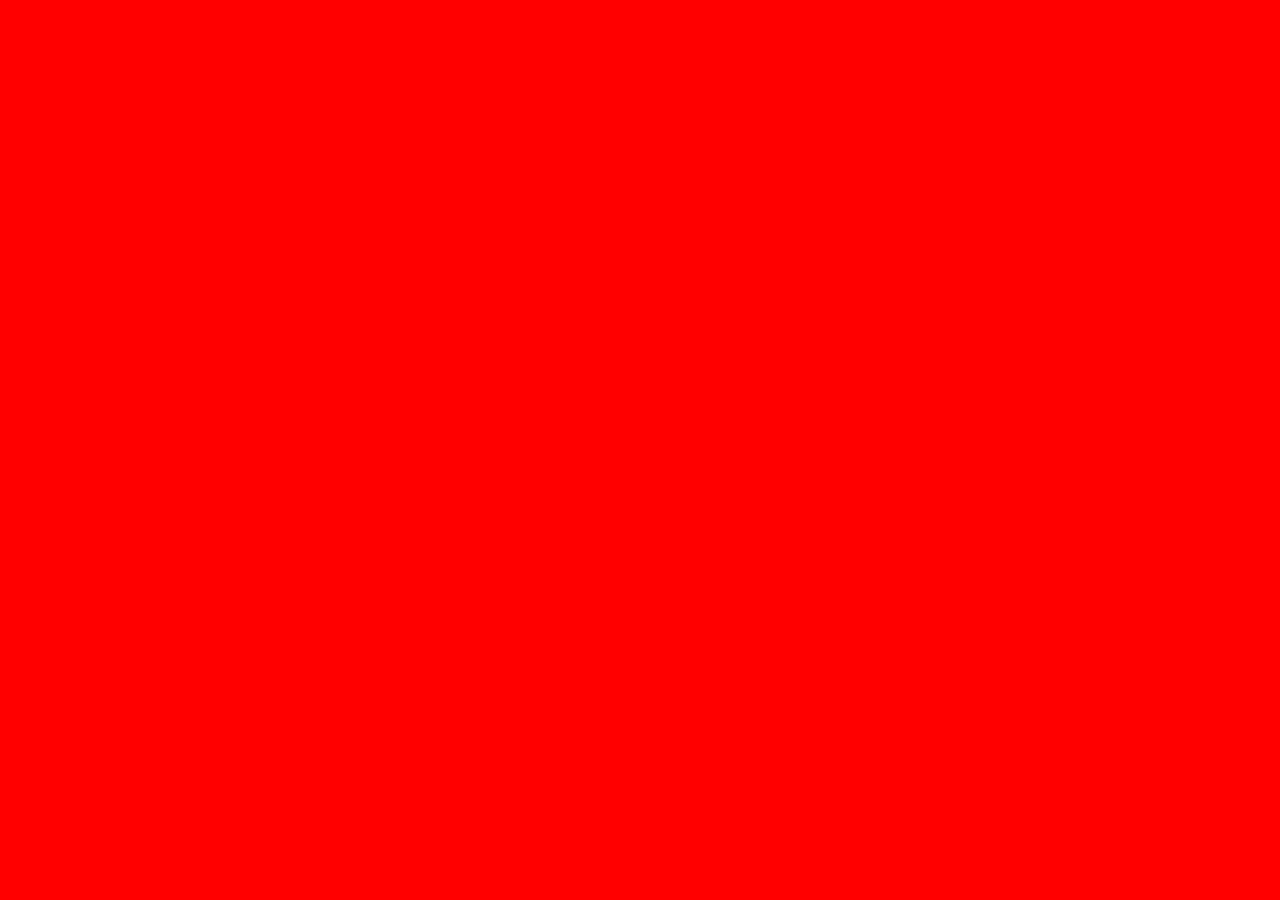
==== index.html @ 33875060 "Created my Stylesheet Components and Style Guide" ====
<!DOCTYPE html>
<html lang="en">
<head>
    <meta charset="UTF-8">
    <meta name="viewport" content="width=device-width, initial-scale=1.0">
    <meta http-equiv="X-UA-Compatible" content="ie=edge">
    <link href="https://fonts.googleapis.com/css2?family=Asap:wght@400;500;600;700&family=Montserrat:ital,wght@0,300;0,400;0,500;1,300;1,400;1,500&display=swap" rel="stylesheet">
    <link rel="stylesheet" href="/assets/lib/stylesheet.css">
    <link rel="stylesheet" href="/assets/css/mystylesheet.css">
    <link rel="stylesheet" href="/assets/css/main.css">
    <title>Redmond Signs Recreate</title>
</head>

<body>
    
    <!-- Header = Hero -->

    
    <!-- Section About -->

    <!-- Section What do we do? -->

    <!-- Contact -->

    <!-- Footer -->


</body>
</html>
---- assets/lib/stylesheet.css ----
/* myStylesheet v2.0 */
/* Updated on 10 of April 2020 */

/* Colors that maybe needed */
/* 
TEXT COLORS:

FONT COLOR - DARK = #222222
FONT COLOR - DARK = #AAAAAA

NEUTRAL COLORS
LIGHT GREY 1 - #EBEBEB
DARK GREY 1 - #636363
LIGHT GREY 2 - #CCCCCC
DARK GREY 2 - #33333 
*/

/* MACRO CLASS */

* {
  margin: 0;
  padding: 0;
  box-sizing: border-box;
}

section {
  padding-left: 20px;
  padding-right: 20px;
}

@media screen and (max-width: 991px) {
  section {
    padding-left: 15px;
    padding-right: 15px;
  }
}

@media screen and (max-width: 767px) {
  section {
    padding-left: 10px;
    padding-right: 10px;
  }
}

@media screen and (max-width: 479px) {
  section {
    padding-left: 5px;
    padding-right: 5px;
  }
}

img {
  vertical-align: middle;
  max-width: 100%;
  height: auto;
}

.myContain {
  max-width: 1100px;
  margin: auto;
}

.myContain::after {
  content: "";
  display: table;
  clear: both;
}

.clearfix {
  content: "";
  display: table;
  clear: both;
}

.float-right {
  float: right;
}

.float-left {
  float: left;
}

/* Nav Bar */
.nav {
  margin-top: 0;
  width: 100%;
}
.nav li {
  display: inline-block;
  padding: 15px;
}
.nav-link {
  position: relative;
  display: inline-block;
  padding: 20px;
  margin: auto;
  text-align: left;
  color: #333;
}

.nav-link:hover,
.nav-link:focus {
  color: #504d4d;
  text-decoration: none;
}
.nav-link:focus {
  outline: 5px auto -webkit-focus-ring-color;
  outline-offset: -2px;
}
/* /Nav Bar */

/* Buttons and Links */

button,
select {
  text-transform: none;
}

input,
button,
select,
textarea {
  font-family: inherit;
  font-size: inherit;
  line-height: inherit;
}

a {
  color: #337ab7;
  text-decoration: none;
}
a:hover,
a:focus {
  color: #23527c;
  text-decoration: underline;
}
a:focus {
  outline: 5px auto -webkit-focus-ring-color;
  outline-offset: -2px;
}

.btn {
  display: inline-block;
  margin-bottom: 0;
  font-weight: normal;
  text-align: center;
  white-space: nowrap;
  vertical-align: middle;
  -ms-touch-action: manipulation;
  touch-action: manipulation;
  cursor: pointer;
  background-color: #3899ec;
  border: 1px solid transparent;
  padding: 10px 20px;
  color: white;
  font-size: 14px;
  line-height: 1.42857143;
  border-radius: 4px;
  -webkit-user-select: none;
  -moz-user-select: none;
  -ms-user-select: none;
  user-select: none;
}
.btn:focus,
.btn:active:focus,
.btn.active:focus,
.btn.focus,
.btn:active.focus,
.btn.active.focus {
  outline: 5px auto -webkit-focus-ring-color;
  outline-offset: -2px;
}
.btn:hover,
.btn:focus,
.btn.focus {
  text-decoration: none;
  box-shadow: 0 10px 20px 0 rgba(0, 0, 0, 0.1);
}
.btn:active,
.btn.active {
  background-image: none;
  outline: 0;
  -webkit-box-shadow: inset 0 3px 5px rgba(0, 0, 0, 0.125);
  box-shadow: inset 0 3px 5px rgba(0, 0, 0, 0.125);
}

/* /Buttons and Links */

/* Typography */

h1,
h2,
h3 {
  margin-top: 20px;
  margin-bottom: 10px;
}

h4,
h5,
h6 {
  margin-top: 10px;
  margin-bottom: 10px;
}

p {
  margin-bottom: 1.6em;
}

h1 {
  font-size: 46px;
  font-weight: lighter;
  line-height: 1.2em;
}
h2 {
  font-size: 36px;
  font-weight: bold;
  line-height: 1.2em;
}
h3 {
  font-size: 28px;
  font-weight: normal;
  line-height: 1.2em;
}
h4 {
  font-size: 22px;
  font-weight: medium;
  line-height: 1.2em;
}
h5 {
  font-size: 15px;
  font-weight: medium;
  line-height: 1.2em;
}
h6 {
  font-size: 15px;
  font-weight: normal;
  line-height: 1.2em;
}
p {
  font-size: 15px;
  line-height: 1.6em;
}

blockquote {
  padding: 10px 20px;
  margin-bottom: 10px;
  font-size: 19px;
  border-left: 3px solid #ebebeb;
}

/* JQuery Typography */

/* Tablet */
@media screen and (max-width: 991px) and (max-width: 991px) {
  h1 {
    font-size: 42px;
  }

  h2 {
    font-size: 36px;
  }

  h3 {
    font-size: 26px;
  }

  h4 {
    font-size: 20px;
  }
  /* Didn't change */
  h5 {
    font-size: 15px;
  }

  h6 {
    font-size: 15px;
  }

  p {
    font-size: 15px;
    height: 1.6em;
  }

  blockquote {
    padding: 10px 20px;
    margin-bottom: 10px;
    font-size: 17.5px;
    border-left: 3px solid #ebebeb;
  }
  /* /Didn't change */
}
/* /End Tablet */

/* Landscape */
@media screen and (max-width: 767px) {
  h1 {
    font-size: 36px;
  }

  h2 {
    font-size: 30px;
  }

  h3 {
    font-size: 24px;
  }

  h4 {
    font-size: 18px;
  }
  /* Didn't change */
  h5 {
    font-size: 15px;
  }

  h6 {
    font-size: 15px;
  }

  p {
    font-size: 15px;
    height: 1.6em;
  }

  blockquote {
    padding: 10px 20px;
    margin-bottom: 10px;
    font-size: 17px;
    border-left: 3px solid #ebebeb;
  }
  /* /Didn't change */
}
/* /End Landscape */

/* Mobile */
@media screen and (max-width: 479px) {
  h1 {
    font-size: 30px;
  }

  h2 {
    font-size: 24px;
  }

  h3 {
    font-size: 20px;
  }

  h4 {
    font-size: 18px;
  }
  /* Didn't change */
  h5 {
    font-size: 15px;
  }

  h6 {
    font-size: 15px;
  }

  p {
    font-size: 15px;
    height: 1.6em;
  }

  blockquote {
    padding: 10px 20px;
    margin-bottom: 10px;
    font-size: 17px;
    border-left: 3px solid #ebebeb;
  }
  /* /Didn't change */
}
/* /End Mobile */
/* /End Jquery Typography */

/* Forms by Bootstrap */
fieldset {
  min-width: 0;
  padding: 0;
  margin: 0;
  border: 0;
}
legend {
  display: block;
  width: 100%;
  padding: 0;
  margin-bottom: 20px;
  font-size: 21px;
  line-height: inherit;
  color: #333333;
  border: 0;
  border-bottom: 1px solid #e5e5e5;
}
label {
  display: inline-block;
  max-width: 100%;
  margin-bottom: 5px;
  font-weight: 700;
}
input[type="search"] {
  -webkit-box-sizing: border-box;
  -moz-box-sizing: border-box;
  box-sizing: border-box;
  -webkit-appearance: none;
  -moz-appearance: none;
  appearance: none;
}
input[type="radio"],
input[type="checkbox"] {
  margin: 4px 0 0;
  margin-top: 1px \9;
  line-height: normal;
}
input[type="radio"][disabled],
input[type="checkbox"][disabled],
input[type="radio"].disabled,
input[type="checkbox"].disabled,
fieldset[disabled] input[type="radio"],
fieldset[disabled] input[type="checkbox"] {
  cursor: not-allowed;
}
input[type="file"] {
  display: block;
}
input[type="range"] {
  display: block;
  width: 100%;
}
select[multiple],
select[size] {
  height: auto;
}
input[type="file"]:focus,
input[type="radio"]:focus,
input[type="checkbox"]:focus {
  outline: 5px auto -webkit-focus-ring-color;
  outline-offset: -2px;
}
output {
  display: block;
  padding-top: 7px;
  font-size: 14px;
  line-height: 1.42857143;
  color: #555555;
}
.form-control {
  display: block;
  width: 100%;
  height: 34px;
  padding: 6px 12px;
  font-size: 14px;
  line-height: 1.42857143;
  color: #555555;
  background-color: #fff;
  background-image: none;
  border: 1px solid #ccc;
  border-radius: 4px;
  -webkit-box-shadow: inset 0 1px 1px rgba(0, 0, 0, 0.075);
  box-shadow: inset 0 1px 1px rgba(0, 0, 0, 0.075);
  -webkit-transition: border-color ease-in-out 0.15s,
    box-shadow ease-in-out 0.15s;
  -o-transition: border-color ease-in-out 0.15s, box-shadow ease-in-out 0.15s;
  -webkit-transition: border-color ease-in-out 0.15s,
    -webkit-box-shadow ease-in-out 0.15s;
  transition: border-color ease-in-out 0.15s,
    -webkit-box-shadow ease-in-out 0.15s;
  transition: border-color ease-in-out 0.15s, box-shadow ease-in-out 0.15s;
  transition: border-color ease-in-out 0.15s, box-shadow ease-in-out 0.15s,
    -webkit-box-shadow ease-in-out 0.15s;
}
.form-control:focus {
  border-color: #66afe9;
  outline: 0;
  -webkit-box-shadow: inset 0 1px 1px rgba(0, 0, 0, 0.075),
    0 0 8px rgba(102, 175, 233, 0.6);
  box-shadow: inset 0 1px 1px rgba(0, 0, 0, 0.075),
    0 0 8px rgba(102, 175, 233, 0.6);
}
.form-control::-moz-placeholder {
  color: #999;
  opacity: 1;
}
.form-control:-ms-input-placeholder {
  color: #999;
}
.form-control::-webkit-input-placeholder {
  color: #999;
}
.form-control::-ms-expand {
  background-color: transparent;
  border: 0;
}
.form-control[disabled],
.form-control[readonly],
fieldset[disabled] .form-control {
  background-color: #eeeeee;
  opacity: 1;
}
.form-control[disabled],
fieldset[disabled] .form-control {
  cursor: not-allowed;
}
textarea.form-control {
  height: auto;
}
@media screen and (-webkit-min-device-pixel-ratio: 0) {
  input[type="date"].form-control,
  input[type="time"].form-control,
  input[type="datetime-local"].form-control,
  input[type="month"].form-control {
    line-height: 34px;
  }
  input[type="date"].input-sm,
  input[type="time"].input-sm,
  input[type="datetime-local"].input-sm,
  input[type="month"].input-sm,
  .input-group-sm input[type="date"],
  .input-group-sm input[type="time"],
  .input-group-sm input[type="datetime-local"],
  .input-group-sm input[type="month"] {
    line-height: 30px;
  }
  input[type="date"].input-lg,
  input[type="time"].input-lg,
  input[type="datetime-local"].input-lg,
  input[type="month"].input-lg,
  .input-group-lg input[type="date"],
  .input-group-lg input[type="time"],
  .input-group-lg input[type="datetime-local"],
  .input-group-lg input[type="month"] {
    line-height: 46px;
  }
}
.form-group {
  margin-bottom: 15px;
}
.radio,
.checkbox {
  position: relative;
  display: block;
  margin-top: 10px;
  margin-bottom: 10px;
}
.radio.disabled label,
.checkbox.disabled label,
fieldset[disabled] .radio label,
fieldset[disabled] .checkbox label {
  cursor: not-allowed;
}
.radio label,
.checkbox label {
  min-height: 20px;
  padding-left: 20px;
  margin-bottom: 0;
  font-weight: 400;
  cursor: pointer;
}
.radio input[type="radio"],
.radio-inline input[type="radio"],
.checkbox input[type="checkbox"],
.checkbox-inline input[type="checkbox"] {
  position: absolute;
  margin-top: 4px \9;
  margin-left: -20px;
}
.radio + .radio,
.checkbox + .checkbox {
  margin-top: -5px;
}
.radio-inline,
.checkbox-inline {
  position: relative;
  display: inline-block;
  padding-left: 20px;
  margin-bottom: 0;
  font-weight: 400;
  vertical-align: middle;
  cursor: pointer;
}
.radio-inline.disabled,
.checkbox-inline.disabled,
fieldset[disabled] .radio-inline,
fieldset[disabled] .checkbox-inline {
  cursor: not-allowed;
}
.radio-inline + .radio-inline,
.checkbox-inline + .checkbox-inline {
  margin-top: 0;
  margin-left: 10px;
}
.form-control-static {
  min-height: 34px;
  padding-top: 7px;
  padding-bottom: 7px;
  margin-bottom: 0;
}
.form-control-static.input-lg,
.form-control-static.input-sm {
  padding-right: 0;
  padding-left: 0;
}
.input-sm {
  height: 30px;
  padding: 5px 10px;
  font-size: 12px;
  line-height: 1.5;
  border-radius: 3px;
}
select.input-sm {
  height: 30px;
  line-height: 30px;
}
textarea.input-sm,
select[multiple].input-sm {
  height: auto;
}
.form-group-sm .form-control {
  height: 30px;
  padding: 5px 10px;
  font-size: 12px;
  line-height: 1.5;
  border-radius: 3px;
}
.form-group-sm select.form-control {
  height: 30px;
  line-height: 30px;
}
.form-group-sm textarea.form-control,
.form-group-sm select[multiple].form-control {
  height: auto;
}
.form-group-sm .form-control-static {
  height: 30px;
  min-height: 32px;
  padding: 6px 10px;
  font-size: 12px;
  line-height: 1.5;
}
.input-lg {
  height: 46px;
  padding: 10px 16px;
  font-size: 18px;
  line-height: 1.3333333;
  border-radius: 6px;
}
select.input-lg {
  height: 46px;
  line-height: 46px;
}
textarea.input-lg,
select[multiple].input-lg {
  height: auto;
}
.form-group-lg .form-control {
  height: 46px;
  padding: 10px 16px;
  font-size: 18px;
  line-height: 1.3333333;
  border-radius: 6px;
}
.form-group-lg select.form-control {
  height: 46px;
  line-height: 46px;
}
.form-group-lg textarea.form-control,
.form-group-lg select[multiple].form-control {
  height: auto;
}
.form-group-lg .form-control-static {
  height: 46px;
  min-height: 38px;
  padding: 11px 16px;
  font-size: 18px;
  line-height: 1.3333333;
}
.has-feedback {
  position: relative;
}
.has-feedback .form-control {
  padding-right: 42.5px;
}
.form-control-feedback {
  position: absolute;
  top: 0;
  right: 0;
  z-index: 2;
  display: block;
  width: 34px;
  height: 34px;
  line-height: 34px;
  text-align: center;
  pointer-events: none;
}
.input-lg + .form-control-feedback,
.input-group-lg + .form-control-feedback,
.form-group-lg .form-control + .form-control-feedback {
  width: 46px;
  height: 46px;
  line-height: 46px;
}
.input-sm + .form-control-feedback,
.input-group-sm + .form-control-feedback,
.form-group-sm .form-control + .form-control-feedback {
  width: 30px;
  height: 30px;
  line-height: 30px;
}
.has-success .help-block,
.has-success .control-label,
.has-success .radio,
.has-success .checkbox,
.has-success .radio-inline,
.has-success .checkbox-inline,
.has-success.radio label,
.has-success.checkbox label,
.has-success.radio-inline label,
.has-success.checkbox-inline label {
  color: #3c763d;
}
.has-success .form-control {
  border-color: #3c763d;
  -webkit-box-shadow: inset 0 1px 1px rgba(0, 0, 0, 0.075);
  box-shadow: inset 0 1px 1px rgba(0, 0, 0, 0.075);
}
.has-success .form-control:focus {
  border-color: #2b542c;
  -webkit-box-shadow: inset 0 1px 1px rgba(0, 0, 0, 0.075), 0 0 6px #67b168;
  box-shadow: inset 0 1px 1px rgba(0, 0, 0, 0.075), 0 0 6px #67b168;
}
.has-success .input-group-addon {
  color: #3c763d;
  background-color: #dff0d8;
  border-color: #3c763d;
}
.has-success .form-control-feedback {
  color: #3c763d;
}
.has-warning .help-block,
.has-warning .control-label,
.has-warning .radio,
.has-warning .checkbox,
.has-warning .radio-inline,
.has-warning .checkbox-inline,
.has-warning.radio label,
.has-warning.checkbox label,
.has-warning.radio-inline label,
.has-warning.checkbox-inline label {
  color: #8a6d3b;
}
.has-warning .form-control {
  border-color: #8a6d3b;
  -webkit-box-shadow: inset 0 1px 1px rgba(0, 0, 0, 0.075);
  box-shadow: inset 0 1px 1px rgba(0, 0, 0, 0.075);
}
.has-warning .form-control:focus {
  border-color: #66512c;
  -webkit-box-shadow: inset 0 1px 1px rgba(0, 0, 0, 0.075), 0 0 6px #c0a16b;
  box-shadow: inset 0 1px 1px rgba(0, 0, 0, 0.075), 0 0 6px #c0a16b;
}
.has-warning .input-group-addon {
  color: #8a6d3b;
  background-color: #fcf8e3;
  border-color: #8a6d3b;
}
.has-warning .form-control-feedback {
  color: #8a6d3b;
}
.has-error .help-block,
.has-error .control-label,
.has-error .radio,
.has-error .checkbox,
.has-error .radio-inline,
.has-error .checkbox-inline,
.has-error.radio label,
.has-error.checkbox label,
.has-error.radio-inline label,
.has-error.checkbox-inline label {
  color: #a94442;
}
.has-error .form-control {
  border-color: #a94442;
  -webkit-box-shadow: inset 0 1px 1px rgba(0, 0, 0, 0.075);
  box-shadow: inset 0 1px 1px rgba(0, 0, 0, 0.075);
}
.has-error .form-control:focus {
  border-color: #843534;
  -webkit-box-shadow: inset 0 1px 1px rgba(0, 0, 0, 0.075), 0 0 6px #ce8483;
  box-shadow: inset 0 1px 1px rgba(0, 0, 0, 0.075), 0 0 6px #ce8483;
}
.has-error .input-group-addon {
  color: #a94442;
  background-color: #f2dede;
  border-color: #a94442;
}
.has-error .form-control-feedback {
  color: #a94442;
}
.has-feedback label ~ .form-control-feedback {
  top: 25px;
}
.has-feedback label.sr-only ~ .form-control-feedback {
  top: 0;
}
.help-block {
  display: block;
  margin-top: 5px;
  margin-bottom: 10px;
  color: #737373;
}
@media (min-width: 768px) {
  .form-inline .form-group {
    display: inline-block;
    margin-bottom: 0;
    vertical-align: middle;
  }
  .form-inline .form-control {
    display: inline-block;
    width: auto;
    vertical-align: middle;
  }
  .form-inline .form-control-static {
    display: inline-block;
  }
  .form-inline .input-group {
    display: inline-table;
    vertical-align: middle;
  }
  .form-inline .input-group .input-group-addon,
  .form-inline .input-group .input-group-btn,
  .form-inline .input-group .form-control {
    width: auto;
  }
  .form-inline .input-group > .form-control {
    width: 100%;
  }
  .form-inline .control-label {
    margin-bottom: 0;
    vertical-align: middle;
  }
  .form-inline .radio,
  .form-inline .checkbox {
    display: inline-block;
    margin-top: 0;
    margin-bottom: 0;
    vertical-align: middle;
  }
  .form-inline .radio label,
  .form-inline .checkbox label {
    padding-left: 0;
  }
  .form-inline .radio input[type="radio"],
  .form-inline .checkbox input[type="checkbox"] {
    position: relative;
    margin-left: 0;
  }
  .form-inline .has-feedback .form-control-feedback {
    top: 0;
  }
}
.form-horizontal .radio,
.form-horizontal .checkbox,
.form-horizontal .radio-inline,
.form-horizontal .checkbox-inline {
  padding-top: 7px;
  margin-top: 0;
  margin-bottom: 0;
}
.form-horizontal .radio,
.form-horizontal .checkbox {
  min-height: 27px;
}
.form-horizontal .form-group {
  margin-right: -15px;
  margin-left: -15px;
}
@media (min-width: 768px) {
  .form-horizontal .control-label {
    padding-top: 7px;
    margin-bottom: 0;
    text-align: right;
  }
}
.form-horizontal .has-feedback .form-control-feedback {
  right: 15px;
}
@media (min-width: 768px) {
  .form-horizontal .form-group-lg .control-label {
    padding-top: 11px;
    font-size: 18px;
  }
}
@media (min-width: 768px) {
  .form-horizontal .form-group-sm .control-label {
    padding-top: 6px;
    font-size: 12px;
  }
}

/* Columns and Rows */

.row {
  margin-right: -15px;
  margin-left: -15px;
}

.row-no-gutters {
  margin-right: 0;
  margin-left: 0;
}
.row-no-gutters [class*="col-"] {
  padding-right: 0;
  padding-left: 0;
}

[class*="col-"] {
  float: left;
}

.col-xs-1,
.col-sm-1,
.col-md-1,
.col-lg-1,
.col-xs-2,
.col-sm-2,
.col-md-2,
.col-lg-2,
.col-xs-3,
.col-sm-3,
.col-md-3,
.col-lg-3,
.col-xs-4,
.col-sm-4,
.col-md-4,
.col-lg-4,
.col-xs-5,
.col-sm-5,
.col-md-5,
.col-lg-5,
.col-xs-6,
.col-sm-6,
.col-md-6,
.col-lg-6,
.col-xs-7,
.col-sm-7,
.col-md-7,
.col-lg-7,
.col-xs-8,
.col-sm-8,
.col-md-8,
.col-lg-8,
.col-xs-9,
.col-sm-9,
.col-md-9,
.col-lg-9,
.col-xs-10,
.col-sm-10,
.col-md-10,
.col-lg-10,
.col-xs-11,
.col-sm-11,
.col-md-11,
.col-lg-11,
.col-xs-12,
.col-sm-12,
.col-md-12,
.col-lg-12 {
  position: relative;
  min-height: 1px;
  padding-right: 15px;
  padding-left: 15px;
}
.col-xs-1,
.col-xs-2,
.col-xs-3,
.col-xs-4,
.col-xs-5,
.col-xs-6,
.col-xs-7,
.col-xs-8,
.col-xs-9,
.col-xs-10,
.col-xs-11,
.col-xs-12 {
  float: left;
}
.col-xs-12 {
  width: 100%;
}
.col-xs-11 {
  width: 91.66666667%;
}
.col-xs-10 {
  width: 83.33333333%;
}
.col-xs-9 {
  width: 75%;
}
.col-xs-8 {
  width: 66.66666667%;
}
.col-xs-7 {
  width: 58.33333333%;
}
.col-xs-6 {
  width: 50%;
}
.col-xs-5 {
  width: 41.66666667%;
}
.col-xs-4 {
  width: 33.33333333%;
}
.col-xs-3 {
  width: 25%;
}
.col-xs-2 {
  width: 16.66666667%;
}
.col-xs-1 {
  width: 8.33333333%;
}
.col-xs-pull-12 {
  right: 100%;
}
.col-xs-pull-11 {
  right: 91.66666667%;
}
.col-xs-pull-10 {
  right: 83.33333333%;
}
.col-xs-pull-9 {
  right: 75%;
}
.col-xs-pull-8 {
  right: 66.66666667%;
}
.col-xs-pull-7 {
  right: 58.33333333%;
}
.col-xs-pull-6 {
  right: 50%;
}
.col-xs-pull-5 {
  right: 41.66666667%;
}
.col-xs-pull-4 {
  right: 33.33333333%;
}
.col-xs-pull-3 {
  right: 25%;
}
.col-xs-pull-2 {
  right: 16.66666667%;
}
.col-xs-pull-1 {
  right: 8.33333333%;
}
.col-xs-pull-0 {
  right: auto;
}
.col-xs-push-12 {
  left: 100%;
}
.col-xs-push-11 {
  left: 91.66666667%;
}
.col-xs-push-10 {
  left: 83.33333333%;
}
.col-xs-push-9 {
  left: 75%;
}
.col-xs-push-8 {
  left: 66.66666667%;
}
.col-xs-push-7 {
  left: 58.33333333%;
}
.col-xs-push-6 {
  left: 50%;
}
.col-xs-push-5 {
  left: 41.66666667%;
}
.col-xs-push-4 {
  left: 33.33333333%;
}
.col-xs-push-3 {
  left: 25%;
}
.col-xs-push-2 {
  left: 16.66666667%;
}
.col-xs-push-1 {
  left: 8.33333333%;
}
.col-xs-push-0 {
  left: auto;
}
.col-xs-offset-12 {
  margin-left: 100%;
}
.col-xs-offset-11 {
  margin-left: 91.66666667%;
}
.col-xs-offset-10 {
  margin-left: 83.33333333%;
}
.col-xs-offset-9 {
  margin-left: 75%;
}
.col-xs-offset-8 {
  margin-left: 66.66666667%;
}
.col-xs-offset-7 {
  margin-left: 58.33333333%;
}
.col-xs-offset-6 {
  margin-left: 50%;
}
.col-xs-offset-5 {
  margin-left: 41.66666667%;
}
.col-xs-offset-4 {
  margin-left: 33.33333333%;
}
.col-xs-offset-3 {
  margin-left: 25%;
}
.col-xs-offset-2 {
  margin-left: 16.66666667%;
}
.col-xs-offset-1 {
  margin-left: 8.33333333%;
}
.col-xs-offset-0 {
  margin-left: 0%;
}
@media (min-width: 768px) {
  .col-sm-1,
  .col-sm-2,
  .col-sm-3,
  .col-sm-4,
  .col-sm-5,
  .col-sm-6,
  .col-sm-7,
  .col-sm-8,
  .col-sm-9,
  .col-sm-10,
  .col-sm-11,
  .col-sm-12 {
    float: left;
  }
  .col-sm-12 {
    width: 100%;
  }
  .col-sm-11 {
    width: 91.66666667%;
  }
  .col-sm-10 {
    width: 83.33333333%;
  }
  .col-sm-9 {
    width: 75%;
  }
  .col-sm-8 {
    width: 66.66666667%;
  }
  .col-sm-7 {
    width: 58.33333333%;
  }
  .col-sm-6 {
    width: 50%;
  }
  .col-sm-5 {
    width: 41.66666667%;
  }
  .col-sm-4 {
    width: 33.33333333%;
  }
  .col-sm-3 {
    width: 25%;
  }
  .col-sm-2 {
    width: 16.66666667%;
  }
  .col-sm-1 {
    width: 8.33333333%;
  }
  .col-sm-pull-12 {
    right: 100%;
  }
  .col-sm-pull-11 {
    right: 91.66666667%;
  }
  .col-sm-pull-10 {
    right: 83.33333333%;
  }
  .col-sm-pull-9 {
    right: 75%;
  }
  .col-sm-pull-8 {
    right: 66.66666667%;
  }
  .col-sm-pull-7 {
    right: 58.33333333%;
  }
  .col-sm-pull-6 {
    right: 50%;
  }
  .col-sm-pull-5 {
    right: 41.66666667%;
  }
  .col-sm-pull-4 {
    right: 33.33333333%;
  }
  .col-sm-pull-3 {
    right: 25%;
  }
  .col-sm-pull-2 {
    right: 16.66666667%;
  }
  .col-sm-pull-1 {
    right: 8.33333333%;
  }
  .col-sm-pull-0 {
    right: auto;
  }
  .col-sm-push-12 {
    left: 100%;
  }
  .col-sm-push-11 {
    left: 91.66666667%;
  }
  .col-sm-push-10 {
    left: 83.33333333%;
  }
  .col-sm-push-9 {
    left: 75%;
  }
  .col-sm-push-8 {
    left: 66.66666667%;
  }
  .col-sm-push-7 {
    left: 58.33333333%;
  }
  .col-sm-push-6 {
    left: 50%;
  }
  .col-sm-push-5 {
    left: 41.66666667%;
  }
  .col-sm-push-4 {
    left: 33.33333333%;
  }
  .col-sm-push-3 {
    left: 25%;
  }
  .col-sm-push-2 {
    left: 16.66666667%;
  }
  .col-sm-push-1 {
    left: 8.33333333%;
  }
  .col-sm-push-0 {
    left: auto;
  }
  .col-sm-offset-12 {
    margin-left: 100%;
  }
  .col-sm-offset-11 {
    margin-left: 91.66666667%;
  }
  .col-sm-offset-10 {
    margin-left: 83.33333333%;
  }
  .col-sm-offset-9 {
    margin-left: 75%;
  }
  .col-sm-offset-8 {
    margin-left: 66.66666667%;
  }
  .col-sm-offset-7 {
    margin-left: 58.33333333%;
  }
  .col-sm-offset-6 {
    margin-left: 50%;
  }
  .col-sm-offset-5 {
    margin-left: 41.66666667%;
  }
  .col-sm-offset-4 {
    margin-left: 33.33333333%;
  }
  .col-sm-offset-3 {
    margin-left: 25%;
  }
  .col-sm-offset-2 {
    margin-left: 16.66666667%;
  }
  .col-sm-offset-1 {
    margin-left: 8.33333333%;
  }
  .col-sm-offset-0 {
    margin-left: 0%;
  }
}
@media (min-width: 992px) {
  .col-md-1,
  .col-md-2,
  .col-md-3,
  .col-md-4,
  .col-md-5,
  .col-md-6,
  .col-md-7,
  .col-md-8,
  .col-md-9,
  .col-md-10,
  .col-md-11,
  .col-md-12 {
    float: left;
  }
  .col-md-12 {
    width: 100%;
  }
  .col-md-11 {
    width: 91.66666667%;
  }
  .col-md-10 {
    width: 83.33333333%;
  }
  .col-md-9 {
    width: 75%;
  }
  .col-md-8 {
    width: 66.66666667%;
  }
  .col-md-7 {
    width: 58.33333333%;
  }
  .col-md-6 {
    width: 50%;
  }
  .col-md-5 {
    width: 41.66666667%;
  }
  .col-md-4 {
    width: 33.33333333%;
  }
  .col-md-3 {
    width: 25%;
  }
  .col-md-2 {
    width: 16.66666667%;
  }
  .col-md-1 {
    width: 8.33333333%;
  }
  .col-md-pull-12 {
    right: 100%;
  }
  .col-md-pull-11 {
    right: 91.66666667%;
  }
  .col-md-pull-10 {
    right: 83.33333333%;
  }
  .col-md-pull-9 {
    right: 75%;
  }
  .col-md-pull-8 {
    right: 66.66666667%;
  }
  .col-md-pull-7 {
    right: 58.33333333%;
  }
  .col-md-pull-6 {
    right: 50%;
  }
  .col-md-pull-5 {
    right: 41.66666667%;
  }
  .col-md-pull-4 {
    right: 33.33333333%;
  }
  .col-md-pull-3 {
    right: 25%;
  }
  .col-md-pull-2 {
    right: 16.66666667%;
  }
  .col-md-pull-1 {
    right: 8.33333333%;
  }
  .col-md-pull-0 {
    right: auto;
  }
  .col-md-push-12 {
    left: 100%;
  }
  .col-md-push-11 {
    left: 91.66666667%;
  }
  .col-md-push-10 {
    left: 83.33333333%;
  }
  .col-md-push-9 {
    left: 75%;
  }
  .col-md-push-8 {
    left: 66.66666667%;
  }
  .col-md-push-7 {
    left: 58.33333333%;
  }
  .col-md-push-6 {
    left: 50%;
  }
  .col-md-push-5 {
    left: 41.66666667%;
  }
  .col-md-push-4 {
    left: 33.33333333%;
  }
  .col-md-push-3 {
    left: 25%;
  }
  .col-md-push-2 {
    left: 16.66666667%;
  }
  .col-md-push-1 {
    left: 8.33333333%;
  }
  .col-md-push-0 {
    left: auto;
  }
  .col-md-offset-12 {
    margin-left: 100%;
  }
  .col-md-offset-11 {
    margin-left: 91.66666667%;
  }
  .col-md-offset-10 {
    margin-left: 83.33333333%;
  }
  .col-md-offset-9 {
    margin-left: 75%;
  }
  .col-md-offset-8 {
    margin-left: 66.66666667%;
  }
  .col-md-offset-7 {
    margin-left: 58.33333333%;
  }
  .col-md-offset-6 {
    margin-left: 50%;
  }
  .col-md-offset-5 {
    margin-left: 41.66666667%;
  }
  .col-md-offset-4 {
    margin-left: 33.33333333%;
  }
  .col-md-offset-3 {
    margin-left: 25%;
  }
  .col-md-offset-2 {
    margin-left: 16.66666667%;
  }
  .col-md-offset-1 {
    margin-left: 8.33333333%;
  }
  .col-md-offset-0 {
    margin-left: 0%;
  }
}
@media (min-width: 1200px) {
  .col-lg-1,
  .col-lg-2,
  .col-lg-3,
  .col-lg-4,
  .col-lg-5,
  .col-lg-6,
  .col-lg-7,
  .col-lg-8,
  .col-lg-9,
  .col-lg-10,
  .col-lg-11,
  .col-lg-12 {
    float: left;
  }
  .col-lg-12 {
    width: 100%;
  }
  .col-lg-11 {
    width: 91.66666667%;
  }
  .col-lg-10 {
    width: 83.33333333%;
  }
  .col-lg-9 {
    width: 75%;
  }
  .col-lg-8 {
    width: 66.66666667%;
  }
  .col-lg-7 {
    width: 58.33333333%;
  }
  .col-lg-6 {
    width: 50%;
  }
  .col-lg-5 {
    width: 41.66666667%;
  }
  .col-lg-4 {
    width: 33.33333333%;
  }
  .col-lg-3 {
    width: 25%;
  }
  .col-lg-2 {
    width: 16.66666667%;
  }
  .col-lg-1 {
    width: 8.33333333%;
  }
  .col-lg-pull-12 {
    right: 100%;
  }
  .col-lg-pull-11 {
    right: 91.66666667%;
  }
  .col-lg-pull-10 {
    right: 83.33333333%;
  }
  .col-lg-pull-9 {
    right: 75%;
  }
  .col-lg-pull-8 {
    right: 66.66666667%;
  }
  .col-lg-pull-7 {
    right: 58.33333333%;
  }
  .col-lg-pull-6 {
    right: 50%;
  }
  .col-lg-pull-5 {
    right: 41.66666667%;
  }
  .col-lg-pull-4 {
    right: 33.33333333%;
  }
  .col-lg-pull-3 {
    right: 25%;
  }
  .col-lg-pull-2 {
    right: 16.66666667%;
  }
  .col-lg-pull-1 {
    right: 8.33333333%;
  }
  .col-lg-pull-0 {
    right: auto;
  }
  .col-lg-push-12 {
    left: 100%;
  }
  .col-lg-push-11 {
    left: 91.66666667%;
  }
  .col-lg-push-10 {
    left: 83.33333333%;
  }
  .col-lg-push-9 {
    left: 75%;
  }
  .col-lg-push-8 {
    left: 66.66666667%;
  }
  .col-lg-push-7 {
    left: 58.33333333%;
  }
  .col-lg-push-6 {
    left: 50%;
  }
  .col-lg-push-5 {
    left: 41.66666667%;
  }
  .col-lg-push-4 {
    left: 33.33333333%;
  }
  .col-lg-push-3 {
    left: 25%;
  }
  .col-lg-push-2 {
    left: 16.66666667%;
  }
  .col-lg-push-1 {
    left: 8.33333333%;
  }
  .col-lg-push-0 {
    left: auto;
  }
  .col-lg-offset-12 {
    margin-left: 100%;
  }
  .col-lg-offset-11 {
    margin-left: 91.66666667%;
  }
  .col-lg-offset-10 {
    margin-left: 83.33333333%;
  }
  .col-lg-offset-9 {
    margin-left: 75%;
  }
  .col-lg-offset-8 {
    margin-left: 66.66666667%;
  }
  .col-lg-offset-7 {
    margin-left: 58.33333333%;
  }
  .col-lg-offset-6 {
    margin-left: 50%;
  }
  .col-lg-offset-5 {
    margin-left: 41.66666667%;
  }
  .col-lg-offset-4 {
    margin-left: 33.33333333%;
  }
  .col-lg-offset-3 {
    margin-left: 25%;
  }
  .col-lg-offset-2 {
    margin-left: 16.66666667%;
  }
  .col-lg-offset-1 {
    margin-left: 8.33333333%;
  }
  .col-lg-offset-0 {
    margin-left: 0%;
  }
}
---- assets/css/mystylesheet.css ----
/* stylesheet css components stanleynapenas.com */

/* Macro Class */
.body {
  background-color: #f3f3f5;
  padding: 20px;
  font-family: "Asap", sans-serif;
}

/* Fonts and Text */

.h1 {
  font-size: 72px;
  font-weight: 60;
  line-height: 1.2em;
}
.h2 {
  font-size: 60px;
  font-weight: 500;
  line-height: 1.2em;
}
.h3 {
  font-size: 28px;
  font-weight: 500;
  line-height: 1.2em;
}
.h4 {
  font-size: 22px;
  font-weight: 500;
  line-height: 1.2em;
}
.h5 {
  font-size: 15px;
  font-weight: 700;
  line-height: 1.2em;
}
.h6 {
  font-size: 15px;
  font-weight: 400;
  line-height: 1.2em;
}
.p {
  font-size: 15px;
  font-weight: 400;
  font-family: 'Asap', sans-serif;
  line-height: 1.6em;
}

blockquote {
  font-family: 'Asap', sans-serif;
  padding: 10px 20px;
  margin-bottom: 10px;
  font-size: 19px;
  border-left: 3px solid #ebebeb;
}



/* LOGO */

.logo {
  height: 90px;
  transition: ease-in-out 500ms;
}

.logo:hover {
  text-decoration: none;
  transform: scale(1.05);
}

/* Macro Components in Stylesheet */
.white-box {
  position: relative;
  background-color: white;
  border-radius: 5px;
  margin-top: 40px;
  padding: 40px 40px;
}

.title-absolute {
  position: absolute;
  top: 10px;
  left: 20px;
  text-transform: uppercase;
}

.white-divider {
  width: 100%;
  height: 1px;
  margin-top: 20px;
  margin-bottom: 10px;
}

.divider {
  width: 100%;
  height: 1px;
  margin-top: 20px;
  margin-bottom: 10px;
  background-color: #f3f3f5;
}

.title-grey {
  text-transform: uppercase;
  font-size: 11px;
  color: #cccccc;
  margin-bottom: 40px;
}

.col2 {
  margin-top: 30px;
}

.margin-top60 {
  margin-top: 60px;
}

/* btn-primary */
.btn-primary {
  color: #fff;
  background-color: #ef4236;
}
.btn-primary:focus {
  background-color: #ef4236;
  box-shadow: 1px, 1px, 0 #33333310;
}
.btn-primary:hover {
  color: #fff;
  background-color: #ef4236;
  box-shadow: 1px, 1px, 0 #33333310;
}

/* Colors */

.color {
  height: 50px;
  width: 100%;
  border-radius: 5px;
}


.text-1 {
  background-color: #222222;
}

.text-2 {
  background-color: #aaaaaa;
}

.light-grey-1 {
  background-color: #ebebeb;
}

.dark-grey-1 {
  background-color: #636363;
}

.light-grey-2 {
  background-color: #cccccc;
}

.dark-grey-2 {
  background-color: #333333;
}

.width100 {
  width: 100%;
}

/* Brand Colors */
.blue {
  background-color: #00B0B5;
}

.red {
  background-color: #EF4236;
}

.yellow {
  background-color: #F6B218;
}

.orange {
  background-color: #F58020;
}

.green {
  background-color: #248747;
}

.violet {
  background-color: #3F3D56;
}


/* Logo */

.logoBox {
  padding: 15px;
  width: 100%;
  text-align: center;
  border-radius: 5px;
}

.black-bg {
  background-color: black;
}

.white-bg {
  background-color: white;
  border: 1px solid #ebebeb;
}

/* Form */
.myForm {
  padding: 40px;
  border-radius: 15px;
  background: #f3f3f5;
  box-shadow: 10px 20px 20px -10px rgba(0,0,0,0.1);
}

textarea{
  margin-bottom: 80px;
  min-height: 150px;
}

.input{
  height: 44px;
}

/* Footer */

footer {
  padding: 20px;
  text-align: center;
}

.aline {
  display: inline-block;
}

.icon {
  width: 30px;
  margin: 10px 5px;
  transition: ease-in-out 500ms;
}

.icon:hover {
  text-decoration: none;
  color: white;
  transform: scale(1.2);
}

/* IF NEEDED */

/* body {
    font-family: "Helvetica Neue", Helvetica, Arial, sans-serif;
    font-size: 14px;
    line-height: 1.6em;
    color: #333333;
    background-color: #fff;
  } */

/* Logo */

/* .logo {
    height: 90px;
    transition: ease-in-out 500ms;
  }
  
  .logo:hover {
    text-decoration: none;
    transform: scale(1.05);
  } */

/* Button */

/* .btn-primary {
    color: #fff;
    background-color: #337ab7;
    border-color: #2e6da4;
  }
  .btn-primary:focus {
    background-color: #286090;
    border-color: #122b40;
  }
  .btn-primary:hover {
    color: #fff;
    background-color: #286090;
    border-color: #204d74;
  } */

/* /IF NEEDED */

/* stylesheet css components stanleynapenas.com */
---- assets/css/main.css ----
body{
    background-color: red;
}
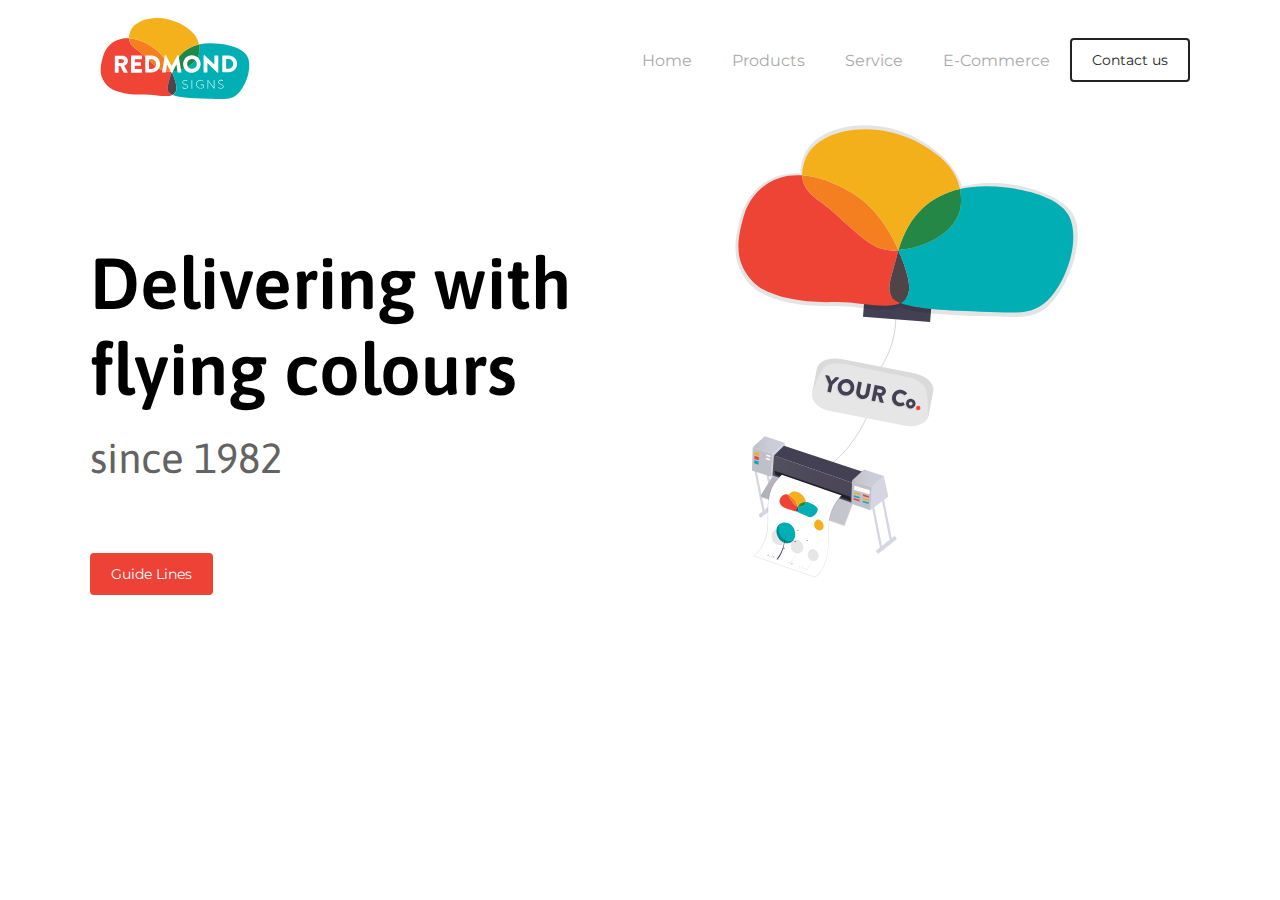
==== commit 1ca3bdd7: "Craeted the main frame of the hero section" ====
--- a/index.html
+++ b/index.html
@@ -11,9 +11,64 @@
     <title>Redmond Signs Recreate</title>
 </head>
 
-<body>
+<body class="myBody">
     
     <!-- Header = Hero -->
+    <header class="hero">
+
+        <!-- NAV -->
+        <div class="nav">
+
+
+            <div class="myContain flex-c-s-between">
+                <a href="https://alan-redmond.webflow.io/" class="brand">
+                    <img class="logo" src="/assets/img/Redmonds Signs - Logo.svg" alt="Redmond Signs Logo">
+                </a>
+
+                <div class="nav-link-container">
+                    <a href="" class="nav-link myNav-link">Home</a>
+                    <a href="" class="nav-link myNav-link">Products</a>
+                    <a href="" class="nav-link myNav-link">Service</a>
+                    <a href="" class="nav-link myNav-link">E-Commerce</a>
+                    <a href="" class="nav-link btn contact-btn">Contact us</a>
+                </div>
+
+            </div>
+
+
+        </div>
+        <!-- /NAV -->
+
+        <!-- Hero Text + Btn -->
+        <div class="myContain flex-r relative">
+            <div class="max-600 margin-top100">
+                <h1 class="h1">
+                    Delivering with flying colours
+                </h1>
+                <h1 class="h1 subtitle">
+                    since 1982
+                </h1>  
+
+                <div class="btn btn-primary margin-top60">
+                    Guide Lines
+                </div>
+
+            </div>
+            <!-- Animation -->
+        
+            <div class="b-y-p">
+                <img src="/assets/img/delivering-with-flying-colors-balloon.svg" alt="delivering-with-flying-colors-balloon">
+                <img class="your-co" src="/assets/img/delivering-with-flying-colors-yourco.svg" alt="delivering-with-flying-colors-yourco">
+                <img class="print" src="/assets/img/delivering-with-flying-colors-print.svg" alt="delivering-with-flying-colors-print">
+            </div>
+        
+            <!-- /Anaimation -->
+
+        </div>
+        <!-- /Hero Text + Btn -->
+
+        
+    </header>
 
     
     <!-- Section About -->
--- a/assets/lib/stylesheet.css
+++ b/assets/lib/stylesheet.css
@@ -2,7 +2,7 @@
 /* Updated on 10 of April 2020 */
 
 /* Colors that maybe needed */
-/* 
+/*
 TEXT COLORS:
 
 FONT COLOR - DARK = #222222
@@ -12,7 +12,7 @@
 LIGHT GREY 1 - #EBEBEB
 DARK GREY 1 - #636363
 LIGHT GREY 2 - #CCCCCC
-DARK GREY 2 - #33333 
+DARK GREY 2 - #33333
 */
 
 /* MACRO CLASS */
@@ -60,18 +60,16 @@
   margin: auto;
 }
 
-.myContain::after {
+.clearfix {
+
+}
+
+.clearfix::after {
   content: "";
   display: table;
   clear: both;
 }
 
-.clearfix {
-  content: "";
-  display: table;
-  clear: both;
-}
-
 .float-right {
   float: right;
 }
@@ -79,6 +77,41 @@
 .float-left {
   float: left;
 }
+
+/* Margins and Paddings */
+.margin-top100 {
+  margin-top: 100px;
+}
+
+.margin-top60 {
+  margin-top: 60px;
+}
+
+.margin-top40 {
+  margin-top: 40px;
+}
+
+.margin-top20 {
+  margin-top: 20px;
+}
+
+.margin-bottom100 {
+  margin-bottom: 100px;
+}
+
+.margin-bottom60 {
+  margin-bottom: 60px;
+}
+
+.margin-bottom40 {
+  margin-bottom: 40px;
+}
+
+.margin-bottom20 {
+  margin-bottom: 20px;
+}
+
+
 
 /* Nav Bar */
 .nav {
@@ -91,7 +124,8 @@
 }
 .nav-link {
   position: relative;
-  display: inline-block;
+  display: flex;
+  align-items: center;
   padding: 20px;
   margin: auto;
   text-align: left;
@@ -141,7 +175,6 @@
 
 .btn {
   display: inline-block;
-  margin-bottom: 0;
   font-weight: normal;
   text-align: center;
   white-space: nowrap;
--- a/assets/css/mystylesheet.css
+++ b/assets/css/mystylesheet.css
@@ -4,14 +4,23 @@
 .body {
   background-color: #f3f3f5;
   padding: 20px;
+  font-family: "Montserrat", sans-serif;
+}
+
+/* Fonts and Text */
+.h1,
+.h2,
+.h3,
+.h4,
+.h5,
+.h6{
   font-family: "Asap", sans-serif;
 }
 
-/* Fonts and Text */
 
 .h1 {
   font-size: 72px;
-  font-weight: 60;
+  font-weight: 600;
   line-height: 1.2em;
 }
 .h2 {
@@ -59,7 +68,7 @@
 /* LOGO */
 
 .logo {
-  height: 90px;
+  height: 120px;
   transition: ease-in-out 500ms;
 }
 
--- a/assets/css/main.css
+++ b/assets/css/main.css
@@ -1,3 +1,98 @@
-body{
-    background-color: red;
-}+.myBody {
+    font-family: "Montserrat", sans-serif;
+  }
+
+  /* Flex-box */
+  
+  .flex-c-s-between{
+      display: flex;
+      justify-content: space-between;
+  }
+  
+  .flex-r{
+      display: flex;
+      flex-direction: column;
+  }
+
+
+
+.hero{
+    position: relative;
+    height: 100vh;
+}
+
+
+/* Nav Link */
+
+.brand{
+    display: inline-block;
+}
+
+.nav-link-container{
+    display: flex;
+    align-items: center;
+}
+
+.myNav-link{
+    color: #aaaaaa;
+}
+
+.myNav-link:hover{
+    color: #222222;
+}
+
+.contact-btn{
+    background-color: transparent;
+    border: #222222 2px solid;
+    color: #222222;
+}
+
+.contact-btn:hover,
+.contact-btn:focus,
+.contact-btn.focus {
+    border: #00B0B5 2px solid;
+    color: #00B0B5;
+}
+
+/* hero content */
+.subtitle{
+    color: #636363;
+    font-size: 42px;
+    font-weight: 400;
+}
+
+.max-600{
+    max-width: 600px;
+}
+
+/* Anaimation */
+
+.relative{
+    position: relative;
+}
+
+.b-y-p{
+    position: absolute;
+    right: 10%;
+    width: 350px;
+    /* animation: floating-balloon 10s; */
+}
+
+.your-co{
+    position: absolute;
+    top: 0;
+    bottom: 0;
+    right: 0;
+    left: 0;
+    z-index: -10;
+}
+
+.print{
+    position: absolute;
+    top: 0;
+    bottom: 0;
+    right: 0;
+    left: 0;
+    z-index: -20;
+}
+
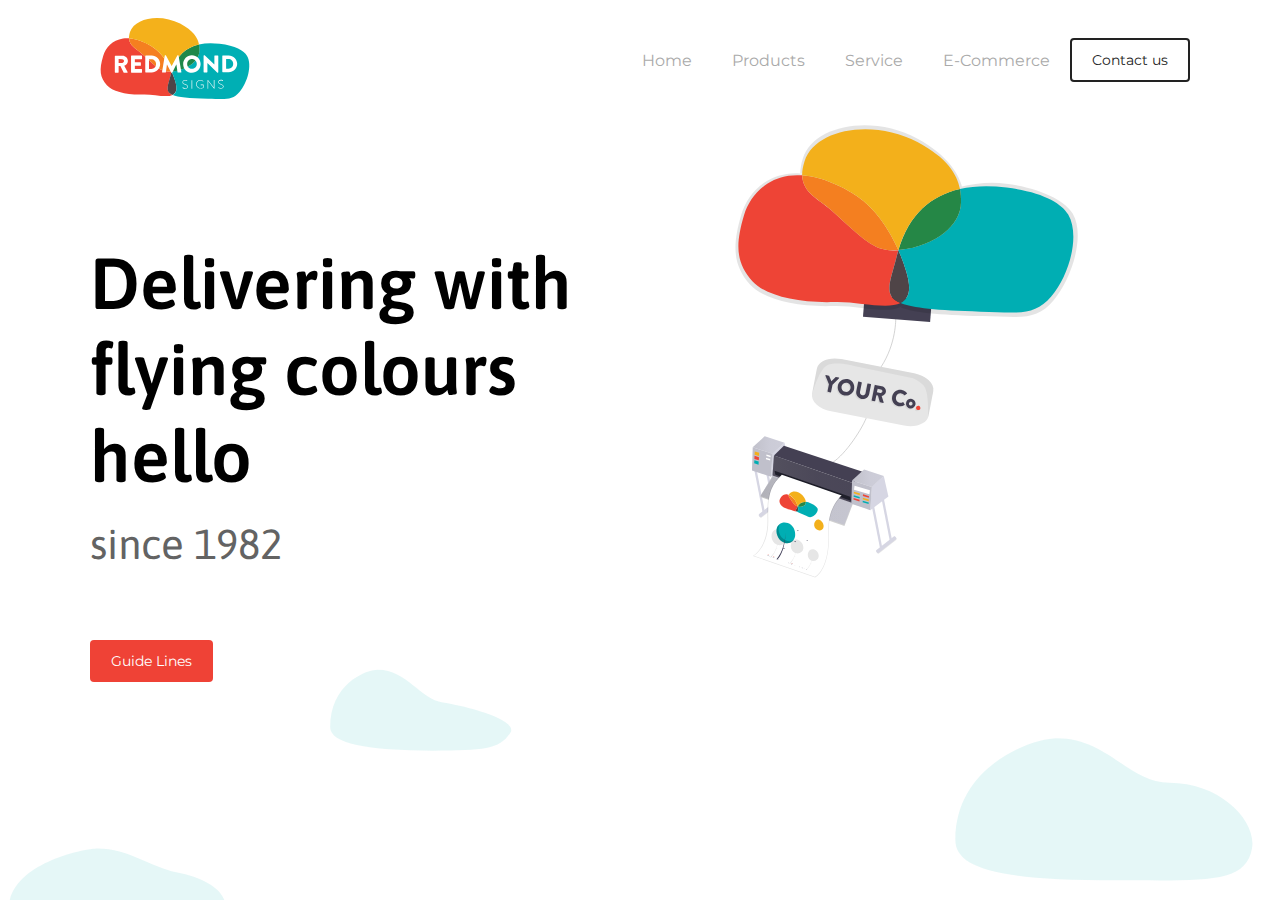
==== commit 7613de86: "Adding some cloud animation.. and magic" ====
--- a/index.html
+++ b/index.html
@@ -43,7 +43,7 @@
         <div class="myContain flex-r relative">
             <div class="max-600 margin-top100">
                 <h1 class="h1">
-                    Delivering with flying colours
+                    Delivering with flying colours hello
                 </h1>
                 <h1 class="h1 subtitle">
                     since 1982
@@ -54,19 +54,40 @@
                 </div>
 
             </div>
-            <!-- Animation -->
+            <!-- Animation Balloon -->
         
             <div class="b-y-p">
                 <img src="/assets/img/delivering-with-flying-colors-balloon.svg" alt="delivering-with-flying-colors-balloon">
-                <img class="your-co" src="/assets/img/delivering-with-flying-colors-yourco.svg" alt="delivering-with-flying-colors-yourco">
-                <img class="print" src="/assets/img/delivering-with-flying-colors-print.svg" alt="delivering-with-flying-colors-print">
+
+                <div class="your-co">
+                    <img src="/assets/img/delivering-with-flying-colors-yourco.svg" alt="delivering-with-flying-colors-yourco">
+                    <img class="print" src="/assets/img/delivering-with-flying-colors-print.svg" alt="delivering-with-flying-colors-print">
+                </div>
             </div>
         
-            <!-- /Anaimation -->
+            <!-- /Anaimation Balloon -->
 
         </div>
         <!-- /Hero Text + Btn -->
 
+
+        <!-- Clouds infinite -->
+        <div class="clouds-container">
+            <div class="inside-container-b-c">
+                <div class="cloud-big-1"></div>
+                <div class="cloud-big-2"></div>
+                <div class="cloud-big-1"></div>
+                <div class="cloud-big-2"></div>
+            </div>
+            <div class="inside-container-s-c">
+                <div class="cloud-small-1"></div>
+                <div class="cloud-small-2"></div>
+                <div class="cloud-small-1"></div>
+                <div class="cloud-small-2"></div>
+            </div>
+        </div>
+
+        <!-- /Clouds infinite -->
         
     </header>
 
--- a/assets/css/main.css
+++ b/assets/css/main.css
@@ -1,98 +1,214 @@
 .myBody {
-    font-family: "Montserrat", sans-serif;
-  }
-
-  /* Flex-box */
-  
-  .flex-c-s-between{
-      display: flex;
-      justify-content: space-between;
-  }
-  
-  .flex-r{
-      display: flex;
-      flex-direction: column;
-  }
-
-
-
-.hero{
-    position: relative;
-    height: 100vh;
-}
-
+  font-family: "Montserrat", sans-serif;
+}
+
+/* Flex-box */
+
+.flex-c-s-between {
+  display: flex;
+  justify-content: space-between;
+}
+
+.flex-r {
+  display: flex;
+  flex-direction: column;
+}
+
+.hero {
+  position: relative;
+  height: 100vh;
+}
 
 /* Nav Link */
 
-.brand{
-    display: inline-block;
-}
-
-.nav-link-container{
-    display: flex;
-    align-items: center;
-}
-
-.myNav-link{
-    color: #aaaaaa;
-}
-
-.myNav-link:hover{
-    color: #222222;
-}
-
-.contact-btn{
-    background-color: transparent;
-    border: #222222 2px solid;
-    color: #222222;
+.brand {
+  display: inline-block;
+}
+
+.nav-link-container {
+  display: flex;
+  align-items: center;
+}
+
+.myNav-link {
+  color: #aaaaaa;
+}
+
+.myNav-link:hover {
+  color: #222222;
+}
+
+.contact-btn {
+  background-color: transparent;
+  border: #222222 2px solid;
+  color: #222222;
 }
 
 .contact-btn:hover,
 .contact-btn:focus,
 .contact-btn.focus {
-    border: #00B0B5 2px solid;
-    color: #00B0B5;
+  border: #00b0b5 2px solid;
+  color: #00b0b5;
 }
 
 /* hero content */
-.subtitle{
-    color: #636363;
-    font-size: 42px;
-    font-weight: 400;
-}
-
-.max-600{
-    max-width: 600px;
+.subtitle {
+  color: #636363;
+  font-size: 42px;
+  font-weight: 400;
+}
+
+.max-600 {
+  max-width: 600px;
 }
 
 /* Anaimation */
 
-.relative{
-    position: relative;
-}
-
-.b-y-p{
-    position: absolute;
-    right: 10%;
-    width: 350px;
-    /* animation: floating-balloon 10s; */
-}
-
-.your-co{
-    position: absolute;
-    top: 0;
+.relative {
+  position: relative;
+}
+
+.b-y-p {
+  position: absolute;
+  right: 10%;
+  width: 350px;
+  animation: floating-balloon 4s ease-in-out infinite;
+}
+
+@keyframes floating-balloon {
+  0%,
+  100% {
     bottom: 0;
-    right: 0;
-    left: 0;
-    z-index: -10;
-}
-
-.print{
-    position: absolute;
-    top: 0;
-    bottom: 0;
-    right: 0;
-    left: 0;
-    z-index: -20;
-}
-
+  }
+  50% {
+    bottom: -10px;
+  }
+}
+
+.your-co {
+  position: absolute;
+  top: 0;
+  bottom: 0;
+  right: 0;
+  left: 0;
+  z-index: -10;
+  animation: rotate-your-co 10s ease-in-out infinite;
+}
+
+@keyframes rotate-your-co {
+  0%,
+  100% {
+    transform:rotate(0deg)
+  }
+  50% {
+    transform:rotate(10deg)
+  }
+}
+
+.print {
+  position: absolute;
+  top: 0;
+  bottom: 0;
+  right: 0;
+  left: 0;
+  z-index: -20;
+  animation: rotate-print 10s ease-in-out infinite;
+}
+
+
+@keyframes rotate-print {
+    0%,
+    100% {
+      transform:rotate(0deg)
+    }
+    50% {
+      transform:rotate(7deg)
+    }
+  }
+
+.clouds-container{
+  position: absolute;
+  bottom: 0;
+  right: 0;
+  left: 0;
+  height: 50%;
+  overflow: hidden;
+}
+
+.inside-container-b-c{
+  width: 400%;
+  position: absolute;
+  display: flex;
+  justify-content: flex-end;
+  bottom: 5%;
+  right: 0;
+  left: 0;
+  height: 50%;
+  animation: big-clouds 25s linear infinite;
+}
+
+@keyframes big-clouds {
+ 
+  100% {
+    transform: translateX(-66.6666%);  
+  }
+}
+
+.cloud-big-1{
+  display: block;
+  width: 50%;
+  height: 300px;
+  background: url(../img/delivering-with-flying-colors-big-clouds.svg);
+  background-repeat: no-repeat;
+  background-position: bottom center;
+  background-size: contain;
+}
+
+.cloud-big-2{
+  display: block;
+  width: 50%;
+  height: 300px;
+  background: url(../img/delivering-with-flying-colors-big-clouds-2.svg);
+  background-repeat: no-repeat;
+  background-position: bottom center;
+  background-size: contain;
+}
+
+.inside-container-s-c{
+  width: 400%;
+  position: absolute;
+  display: flex;
+  justify-content: flex-end;
+  bottom: 5%;
+  right: 0;
+  left: 0;
+  height: 50%;
+  animation: small-clouds 45s linear infinite;
+}
+
+@keyframes small-clouds {
+ 
+  100% {
+    transform: translateX(-66.6666%);  
+  }
+}
+
+.cloud-small-1{
+  display: block;
+  width: 50%;
+  height: 300px;
+  background: url(../img/delivering-with-flying-colors-small-clouds.svg);
+  background-repeat: no-repeat;
+  background-position: bottom center;
+  background-size: contain;
+}
+
+.cloud-small-2{
+  display: block;
+  width: 50%;
+  height: 300px;
+  background: url(../img/delivering-with-flying-colors-small-clouds-2.svg);
+  background-repeat: no-repeat;
+  background-position: bottom center;
+  background-size: contain;
+}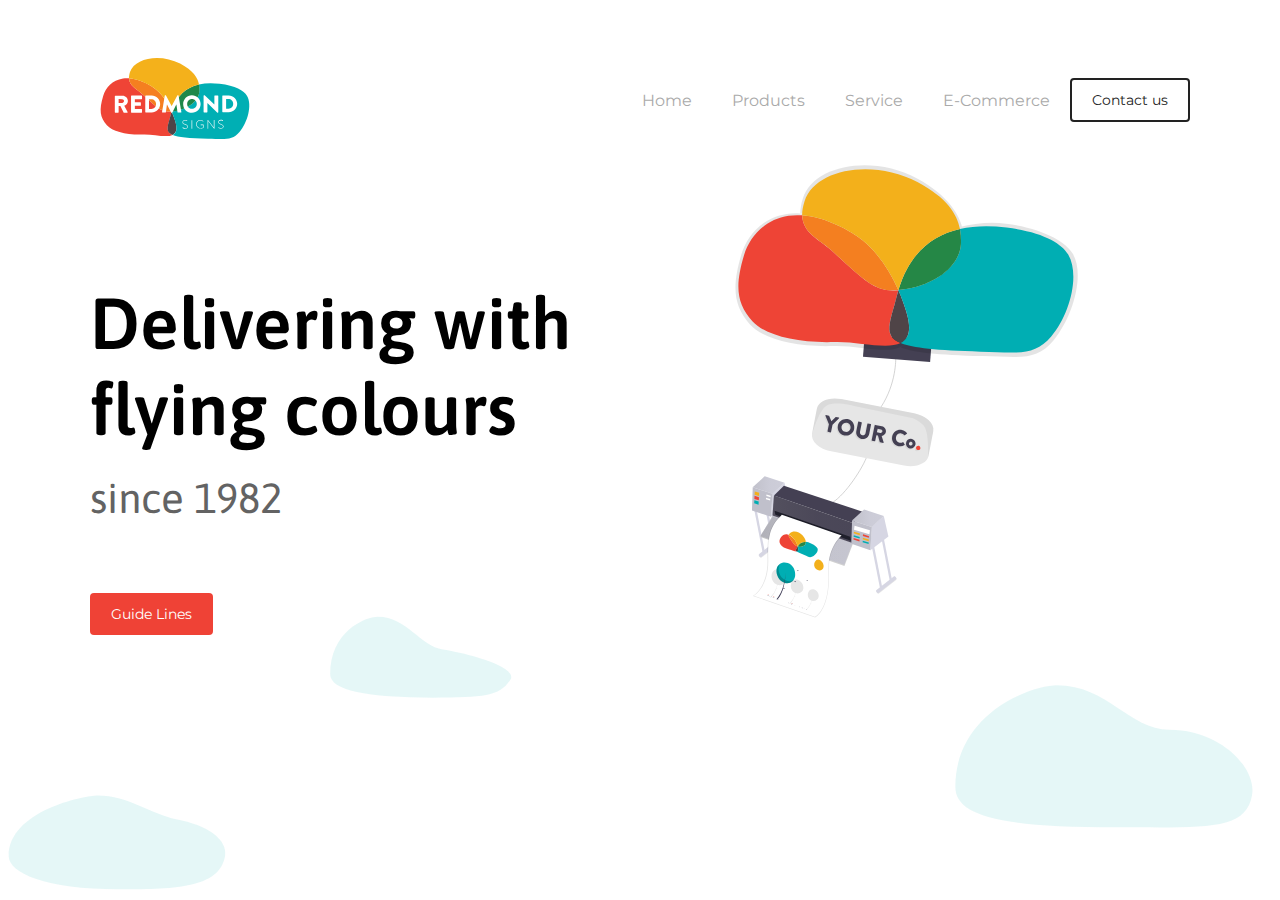
==== commit 03efe02b: "Make it Responsive" ====
--- a/index.html
+++ b/index.html
@@ -43,7 +43,7 @@
         <div class="myContain flex-r relative">
             <div class="max-600 margin-top100">
                 <h1 class="h1">
-                    Delivering with flying colours hello
+                    Delivering with flying colours
                 </h1>
                 <h1 class="h1 subtitle">
                     since 1982
@@ -87,18 +87,7 @@
             </div>
         </div>
 
-        <!-- /Clouds infinite -->
-        
-    </header>
 
-    
-    <!-- Section About -->
-
-    <!-- Section What do we do? -->
-
-    <!-- Contact -->
-
-    <!-- Footer -->
 
 
 </body>
--- a/assets/lib/stylesheet.css
+++ b/assets/lib/stylesheet.css
@@ -23,27 +23,27 @@
   box-sizing: border-box;
 }
 
-section {
+.section {
   padding-left: 20px;
   padding-right: 20px;
 }
 
 @media screen and (max-width: 991px) {
-  section {
+  .section {
     padding-left: 15px;
     padding-right: 15px;
   }
 }
 
 @media screen and (max-width: 767px) {
-  section {
+  .section {
     padding-left: 10px;
     padding-right: 10px;
   }
 }
 
 @media screen and (max-width: 479px) {
-  section {
+  .section {
     padding-left: 5px;
     padding-right: 5px;
   }
@@ -81,6 +81,12 @@
 /* Margins and Paddings */
 .margin-top100 {
   margin-top: 100px;
+}
+
+@media screen and (max-width: 767px){
+  .margin-top100{
+    margin-top: 40px;
+  }
 }
 
 .margin-top60 {
--- a/assets/css/mystylesheet.css
+++ b/assets/css/mystylesheet.css
@@ -63,6 +63,101 @@
   border-left: 3px solid #ebebeb;
 }
 
+/* JQuery Typography */
+
+/* Tablet */
+@media screen and (max-width: 991px) and (max-width: 991px) {
+  .h1 {
+    font-size: 60px;
+  }
+
+  .h2 {
+    font-size: 48px;
+  }
+
+  .h3 {
+    font-size: 24px;
+  }
+
+  .h4 {
+    font-size: 18px;
+  }
+
+  .h5 {
+    font-size: 14px;
+  }
+
+  .h6 {
+    font-size: 14px;
+  }
+
+  .p {
+    font-size: 14px;
+    height: 1.6em;
+  }
+
+  .blockquote {
+    padding: 10px 20px;
+    margin-bottom: 10px;
+    font-size: 16px;
+    border-left: 3px solid #ebebeb;
+  }
+
+}
+/* /End Tablet */
+
+/* Landscape */
+@media screen and (max-width: 767px) {
+  .h1 {
+    font-size: 48px;
+  }
+
+  .h2 {
+    font-size: 36px;
+  }
+
+  .h3 {
+    font-size: 20px;
+  }
+
+  .h4 {
+    font-size: 16px;
+  }
+  /* Didn't change */
+
+  /* /Didn't change */
+}
+/* /End Landscape */
+
+/* Mobile */
+@media screen and (max-width: 479px) {
+  .h1 {
+    font-size: 30px;
+  }
+
+  .h2 {
+    font-size: 24px;
+  }
+
+  .h3 {
+    font-size: 20px;
+  }
+
+  .h4 {
+    font-size: 18px;
+  }
+
+
+  .p {
+    font-size: 13px;
+    height: 1.6em;
+  }
+
+}
+/* /End Mobile */
+/* /End Jquery Typography */
+
+
 
 
 /* LOGO */
--- a/assets/css/main.css
+++ b/assets/css/main.css
@@ -17,7 +17,20 @@
 .hero {
   position: relative;
   height: 100vh;
-}
+  padding: 40px;
+}
+
+
+@media screen and (max-width: 767px){
+  .hero{
+    height: auto;
+  }
+}
+
+/* Margins */
+
+
+
 
 /* Nav Link */
 
@@ -62,6 +75,24 @@
   max-width: 600px;
 }
 
+@media screen and (max-width: 991px){
+  .max-600{
+    max-width: 500px;
+  }
+}
+
+@media screen and (max-width: 767px){
+  .max-600{
+    max-width: 400px;
+  }
+}
+
+@media screen and (max-width: 479px){
+  .max-600{
+    max-width: 300px;
+  }
+}
+
 /* Anaimation */
 
 .relative {
@@ -69,10 +100,36 @@
 }
 
 .b-y-p {
+  z-index: 30;
   position: absolute;
   right: 10%;
+  top: 0%;
   width: 350px;
   animation: floating-balloon 4s ease-in-out infinite;
+}
+
+@media screen and (max-width: 991px){
+  .b-y-p{
+    max-width: 300px;
+    top: 21%;
+    right: 5%;
+  }
+}
+
+@media screen and (max-width: 767px){
+  .b-y-p{
+    max-width: 200px;
+    right: 0%;
+    top: 75%;
+  }
+}
+
+@media screen and (max-width: 479px){
+  .b-y-p{
+    max-width: 150px;
+    right: 0%;
+    bottom: -75%;
+  }
 }
 
 @keyframes floating-balloon {
@@ -137,13 +194,14 @@
 
 .inside-container-b-c{
   width: 400%;
+  height: 300px;
   position: absolute;
   display: flex;
   justify-content: flex-end;
-  bottom: 5%;
-  right: 0;
-  left: 0;
-  height: 50%;
+  top: auto;
+  bottom: 0;
+  right: 0;
+  left: 0;
   animation: big-clouds 25s linear infinite;
 }
 
@@ -175,14 +233,15 @@
 }
 
 .inside-container-s-c{
+  height: 300px;
   width: 400%;
   position: absolute;
   display: flex;
   justify-content: flex-end;
-  bottom: 5%;
-  right: 0;
-  left: 0;
-  height: 50%;
+  top: auto;
+  bottom: 0;
+  right: 0;
+  left: 0;
   animation: small-clouds 45s linear infinite;
 }
 
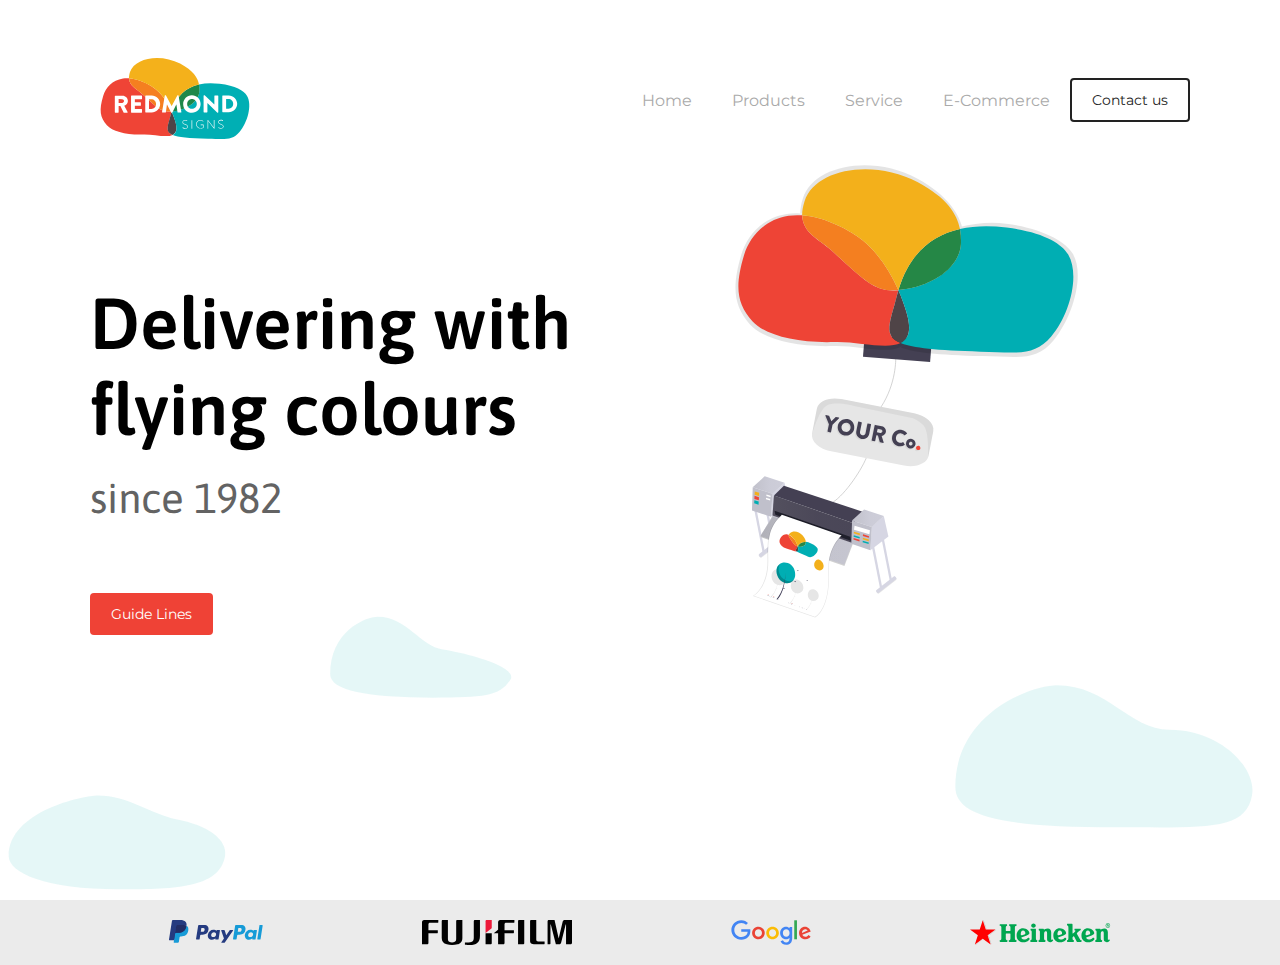
==== commit 7c429823: "adding logo clients" ====
--- a/index.html
+++ b/index.html
@@ -49,9 +49,9 @@
                     since 1982
                 </h1>  
 
-                <div class="btn btn-primary margin-top60">
+                <a href="styleguide.html" class="btn btn-primary margin-top60">
                     Guide Lines
-                </div>
+                </a>
 
             </div>
             <!-- Animation Balloon -->
@@ -87,7 +87,23 @@
             </div>
         </div>
 
+    </header>
 
+
+    <!-- About section -->
+    <section class="about-section">
+
+        <div class="logo-div">
+            <div class="myContain logo-contain">
+                <img class="logos paypal" src="/assets/img/paypal-logo.svg" alt="">
+                <img class="logos paypal" src="/assets/img/fujifilm-logo.svg" alt="">
+                <img class="logos paypal" src="/assets/img/google-logo-baylles-room.svg" alt="">
+                <img class="logos paypal" src="/assets/img/heineken-logo.svg" alt="">
+            </div>
+        </div>
+
+
+    </section>
 
 
 </body>
--- a/assets/css/main.css
+++ b/assets/css/main.css
@@ -133,13 +133,8 @@
 }
 
 @keyframes floating-balloon {
-  0%,
-  100% {
-    bottom: 0;
-  }
-  50% {
-    bottom: -10px;
-  }
+  0%, 100% { transform: translateY(0); }
+  50% { transform: translateY(-15px); }
 }
 
 .your-co {
@@ -190,6 +185,7 @@
   left: 0;
   height: 50%;
   overflow: hidden;
+  z-index: -10;
 }
 
 .inside-container-b-c{
@@ -208,7 +204,10 @@
 @keyframes big-clouds {
  
   100% {
-    transform: translateX(-66.6666%);  
+    transform: translateX(-50%);  
+  }
+  0% {
+    transform: translateX(0%);  
   }
 }
 
@@ -248,7 +247,10 @@
 @keyframes small-clouds {
  
   100% {
-    transform: translateX(-66.6666%);  
+    transform: translateX(-50%);  
+  }
+  0% {
+    transform: translateX(0%);  
   }
 }
 
@@ -270,4 +272,25 @@
   background-repeat: no-repeat;
   background-position: bottom center;
   background-size: contain;
+}
+
+
+/* About section */
+
+.logo-div{
+  background-color: #EBEBEB;
+  padding: 20px 0px;
+}
+
+.logo-contain{
+    display: flex;
+    flex-direction: row;
+    justify-content: space-around;
+    align-items: center;
+    flex-wrap: wrap;
+}
+
+.paypal{
+  display: inline-block;
+  height: 25px;
 }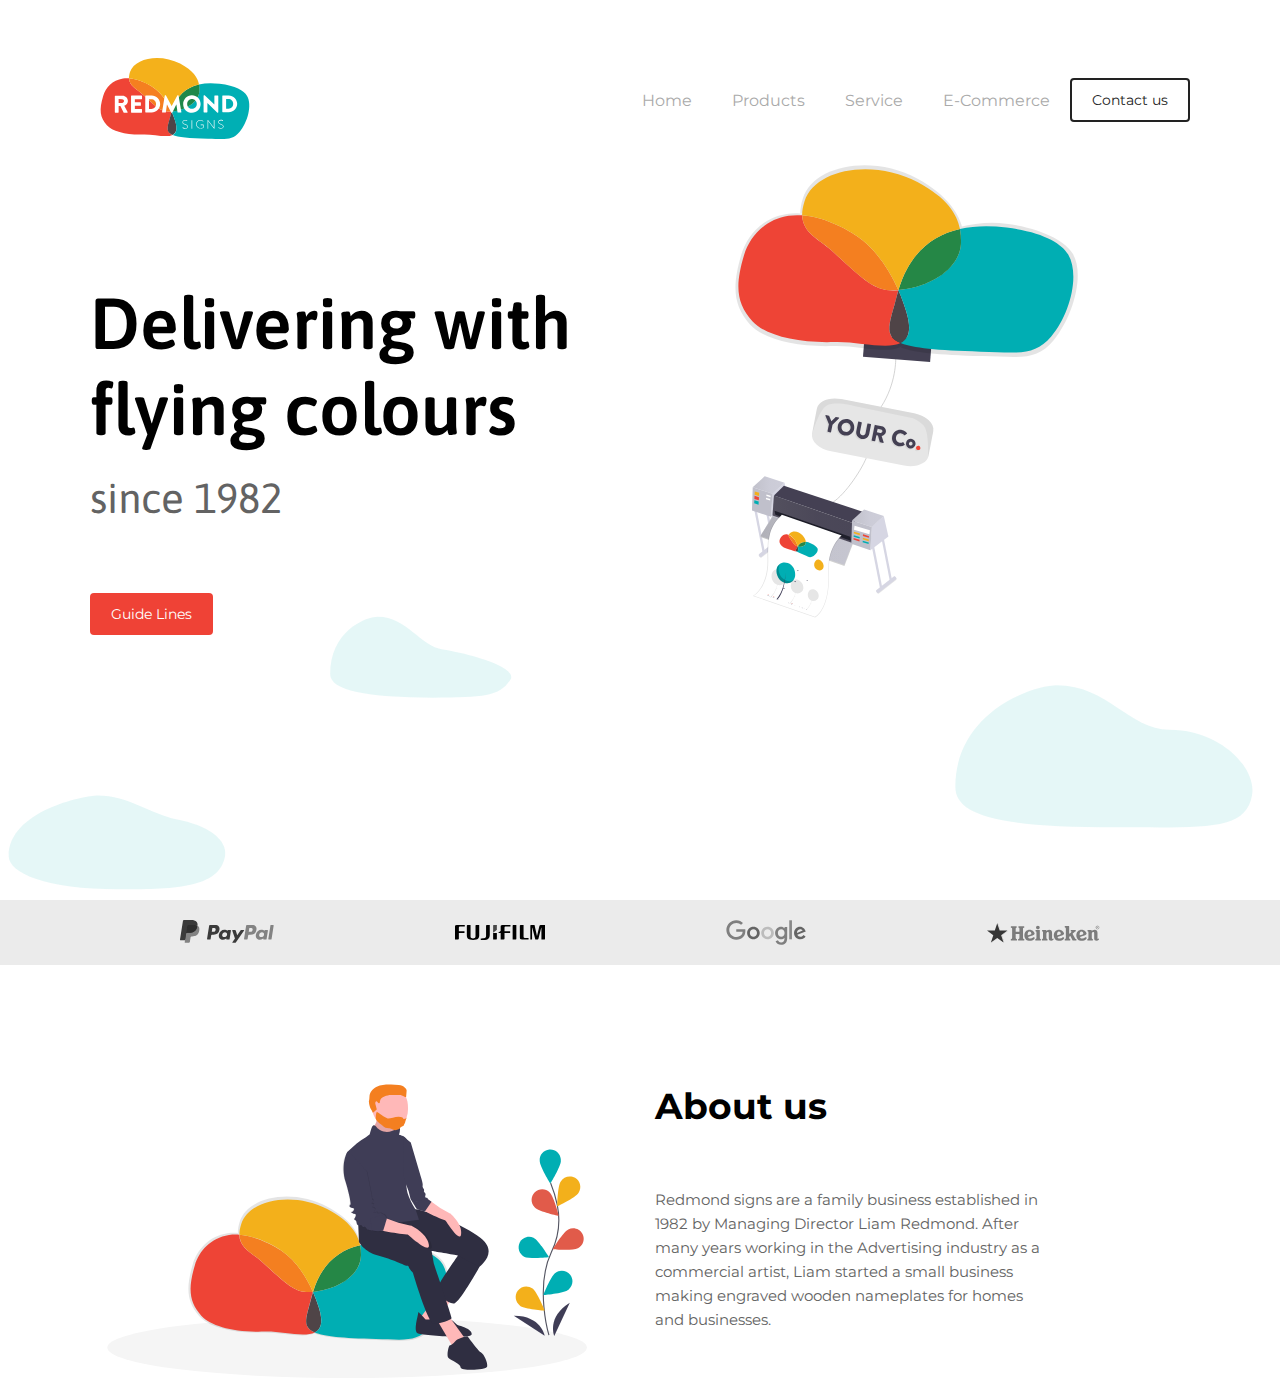
==== commit 0d2762b4: "Adding some style to about section" ====
--- a/index.html
+++ b/index.html
@@ -90,21 +90,44 @@
     </header>
 
 
+    <!-- Clients -->
+
+    <div class="logo-div">
+        <div class="myContain logo-contain">
+            <img class="logos paypal" src="/assets/img/paypal-logo.svg" alt="">
+            <img class="logos fujifilm" src="/assets/img/fujifilm-logo.svg" alt="">
+            <img class="logos google" src="/assets/img/google-logo-baylles-room.svg" alt="">
+            <img class="logos heineken" src="/assets/img/heineken-logo.svg" alt="">
+        </div>
+    </div>
+
+
     <!-- About section -->
     <section class="about-section">
 
-        <div class="logo-div">
-            <div class="myContain logo-contain">
-                <img class="logos paypal" src="/assets/img/paypal-logo.svg" alt="">
-                <img class="logos paypal" src="/assets/img/fujifilm-logo.svg" alt="">
-                <img class="logos paypal" src="/assets/img/google-logo-baylles-room.svg" alt="">
-                <img class="logos paypal" src="/assets/img/heineken-logo.svg" alt="">
+        <div class="myContain">
+            <div class="col-sm-12 col-md-6">
+                <img src="/assets/img/about-us.svg" alt="About us - Redmond signs">
+            </div>
+            <div class="col-sm-12 col-md-6">
+                <h2>
+                    About us
+                </h2>
+    
+                <div class="width400 margin-top60">
+                    <p class="p">
+                        Redmond signs are a family business established in 1982 by Managing Director Liam Redmond. After many years working in the Advertising industry as a commercial artist, Liam started a small business making engraved wooden nameplates for homes and businesses.
+                    </p>
+    
+                </div>
             </div>
         </div>
 
 
     </section>
 
+    
+
 
 </body>
 </html>--- a/assets/css/mystylesheet.css
+++ b/assets/css/mystylesheet.css
@@ -49,9 +49,10 @@
   line-height: 1.2em;
 }
 .p {
+  color: #636363;
   font-size: 15px;
   font-weight: 400;
-  font-family: 'Asap', sans-serif;
+  font-family: 'Montserrat', sans-serif;
   line-height: 1.6em;
 }
 
--- a/assets/css/main.css
+++ b/assets/css/main.css
@@ -290,7 +290,38 @@
     flex-wrap: wrap;
 }
 
+.logos{
+  display: inline-block;
+  filter: grayscale(1);
+}
+
+.logos:hover{
+  filter: grayscale(0);
+}
+
+
 .paypal{
-  display: inline-block;
   height: 25px;
+}
+
+.fujifilm{
+  height: 15px;
+}
+
+.google{
+  height: 25px;
+}
+
+.heineken{
+  height: 20px;
+}
+
+/* About section */
+.about-section{
+  padding-top: 100px;
+  padding-bottom: 100px;
+}
+
+.width400{
+  max-width: 400px;
 }